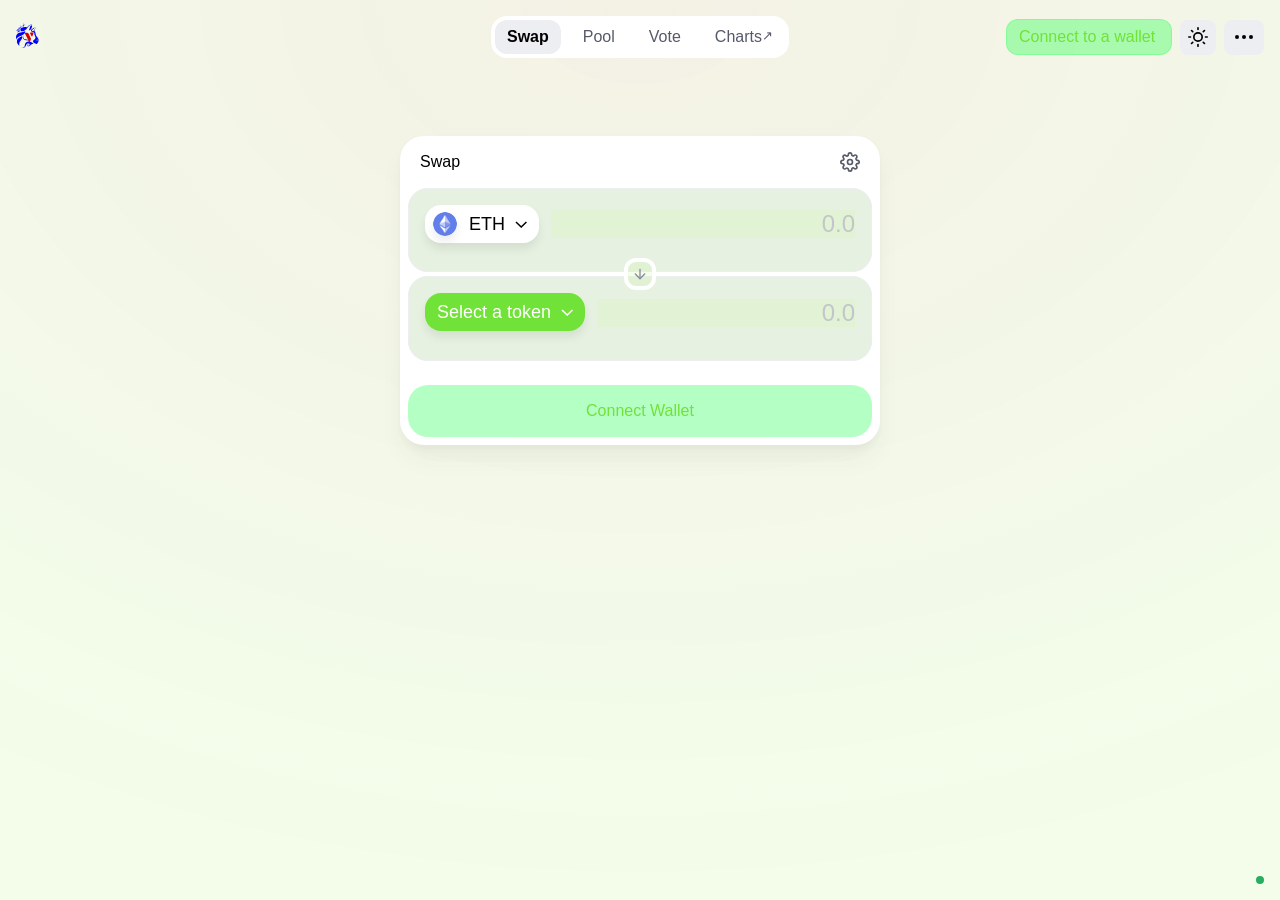
==== index.html @ 4529a5da "delete old folder" ====
<!doctype html><html translate="no"><head><meta charset="utf-8"/><link rel="shortcut icon" type="image/png" href="./favicon.png"/><link rel="apple-touch-icon" sizes="192x192" href="./images/192x192_App_Icon.png"/><link rel="apple-touch-icon" sizes="512x512" href="./images/512x512_App_Icon.png"/><meta name="viewport" content="width=device-width,initial-scale=1"/><meta name="theme-color" content="#4337e2"/><meta name="fortmatic-site-verification" content="j93LgcVZk79qcgyo"/><link rel="manifest" href="./manifest.json"/><style>*{font-family:Inter,sans-serif;box-sizing:border-box}@supports (font-variation-settings:normal){*{font-family:'Inter var',sans-serif}}body,html{margin:0;padding:0}button{user-select:none}html{font-size:16px;font-variant:none;-webkit-font-smoothing:antialiased;-moz-osx-font-smoothing:grayscale;-webkit-tap-highlight-color:transparent;font-feature-settings:'ss01' on,'ss02' on,'cv01' on,'cv03' on}#background-radial-gradient{position:fixed;top:0;left:0;right:0;pointer-events:none;width:200vw;height:200vh;mix-blend-mode:color;background:radial-gradient(50% 50% at 50% 50%,#fc077d10 0,rgba(255,255,255,0) 100%);transform:translate(-50vw,-100vh);z-index:-1}html{min-height:100%}@media (prefers-color-scheme:dark){html{background-color:#212429}}@media (prefers-color-scheme:light){html{background-color:#d0f7ad40}}</style><title>Swap Interface</title><link href="./static/css/4.2efb9cd0.chunk.css" rel="stylesheet"></head><body><noscript>You need to enable JavaScript to run this app.</noscript><div id="root"><div style="visibility:hidden">X</div></div><div id="background-radial-gradient"></div><script>!function(e){function r(r){for(var n,c,u=r[0],f=r[1],i=r[2],d=0,s=[];d<u.length;d++)c=u[d],Object.prototype.hasOwnProperty.call(o,c)&&o[c]&&s.push(o[c][0]),o[c]=0;for(n in f)Object.prototype.hasOwnProperty.call(f,n)&&(e[n]=f[n]);for(l&&l(r);s.length;)s.shift()();return a.push.apply(a,i||[]),t()}function t(){for(var e,r=0;r<a.length;r++){for(var t=a[r],n=!0,u=1;u<t.length;u++){var f=t[u];0!==o[f]&&(n=!1)}n&&(a.splice(r--,1),e=c(c.s=t[0]))}return e}var n={},o={3:0},a=[];function c(r){if(n[r])return n[r].exports;var t=n[r]={i:r,l:!1,exports:{}};return e[r].call(t.exports,t,t.exports,c),t.l=!0,t.exports}c.e=function(e){var r=[],t=o[e];if(0!==t)if(t)r.push(t[2]);else{var n=new Promise((function(r,n){t=o[e]=[r,n]}));r.push(t[2]=n);var a,u=document.createElement("script");u.charset="utf-8",u.timeout=120,c.nc&&u.setAttribute("nonce",c.nc),u.src=function(e){return c.p+"static/js/"+({}[e]||e)+"."+{0:"97ea10e3",1:"b3589e3f",5:"de3cf75a",6:"5f9ba067",7:"a34e9459",8:"dc22f6c1",9:"a1574f69",10:"9d5573af",11:"15da5643",12:"25f52edd",13:"f8c8c301",14:"da761ae2",15:"515752f9",16:"e4893201",17:"756b39c1",18:"5b4615ff",19:"11f17ae2",20:"71151e2c",21:"3c087948",22:"58d36848",23:"9de50a6f",24:"078b0964",25:"739065c2",26:"f96db447",27:"c80ef459",28:"9f00dd4d",29:"0e0e20fc",30:"b7e334eb",31:"9ae1a503",32:"283c06c9",33:"2b77ee08",34:"78426cfc",35:"002b195a",36:"557ccc95",37:"d4d6bb6d",38:"137a78ba",39:"5e6dc497",40:"ee5211e4"}[e]+".chunk.js"}(e);var f=new Error;a=function(r){u.onerror=u.onload=null,clearTimeout(i);var t=o[e];if(0!==t){if(t){var n=r&&("load"===r.type?"missing":r.type),a=r&&r.target&&r.target.src;f.message="Loading chunk "+e+" failed.\n("+n+": "+a+")",f.name="ChunkLoadError",f.type=n,f.request=a,t[1](f)}o[e]=void 0}};var i=setTimeout((function(){a({type:"timeout",target:u})}),12e4);u.onerror=u.onload=a,document.head.appendChild(u)}return Promise.all(r)},c.m=e,c.c=n,c.d=function(e,r,t){c.o(e,r)||Object.defineProperty(e,r,{enumerable:!0,get:t})},c.r=function(e){"undefined"!=typeof Symbol&&Symbol.toStringTag&&Object.defineProperty(e,Symbol.toStringTag,{value:"Module"}),Object.defineProperty(e,"__esModule",{value:!0})},c.t=function(e,r){if(1&r&&(e=c(e)),8&r)return e;if(4&r&&"object"==typeof e&&e&&e.__esModule)return e;var t=Object.create(null);if(c.r(t),Object.defineProperty(t,"default",{enumerable:!0,value:e}),2&r&&"string"!=typeof e)for(var n in e)c.d(t,n,function(r){return e[r]}.bind(null,n));return t},c.n=function(e){var r=e&&e.__esModule?function(){return e.default}:function(){return e};return c.d(r,"a",r),r},c.o=function(e,r){return Object.prototype.hasOwnProperty.call(e,r)},c.p="./",c.oe=function(e){throw console.error(e),e};var u=this["webpackJsonp@uniswap/interface"]=this["webpackJsonp@uniswap/interface"]||[],f=u.push.bind(u);u.push=r,u=u.slice();for(var i=0;i<u.length;i++)r(u[i]);var l=f;t()}([])</script><script src="./static/js/4.c26a50e5.chunk.js"></script><script src="./static/js/main.b85591c1.chunk.js"></script></body></html>
---- static/css/4.2efb9cd0.chunk.css ----
@font-face{font-family:"Inter";font-style:normal;font-weight:100;font-display:swap;src:url(../../static/media/Inter-Thin.de9194d1.woff2) format("woff2"),url(../../static/media/Inter-Thin.fcc91246.woff) format("woff")}@font-face{font-family:"Inter";font-style:italic;font-weight:100;font-display:swap;src:url(../../static/media/Inter-ThinItalic.ec0fcc99.woff2) format("woff2"),url(../../static/media/Inter-ThinItalic.6b5565d7.woff) format("woff")}@font-face{font-family:"Inter";font-style:normal;font-weight:200;font-display:swap;src:url(../../static/media/Inter-ExtraLight.21843ac6.woff2) format("woff2"),url(../../static/media/Inter-ExtraLight.7b7bd05c.woff) format("woff")}@font-face{font-family:"Inter";font-style:italic;font-weight:200;font-display:swap;src:url(../../static/media/Inter-ExtraLightItalic.04abe79a.woff2) format("woff2"),url(../../static/media/Inter-ExtraLightItalic.a7a00555.woff) format("woff")}@font-face{font-family:"Inter";font-style:normal;font-weight:300;font-display:swap;src:url(../../static/media/Inter-Light.51f4d175.woff2) format("woff2"),url(../../static/media/Inter-Light.c08cfeeb.woff) format("woff")}@font-face{font-family:"Inter";font-style:italic;font-weight:300;font-display:swap;src:url(../../static/media/Inter-LightItalic.8942ebe8.woff2) format("woff2"),url(../../static/media/Inter-LightItalic.203b9b31.woff) format("woff")}@font-face{font-family:"Inter";font-style:normal;font-weight:400;font-display:swap;src:url(../../static/media/Inter-Regular.6cc68d6b.woff2) format("woff2"),url(../../static/media/Inter-Regular.8398b376.woff) format("woff")}@font-face{font-family:"Inter";font-style:italic;font-weight:400;font-display:swap;src:url(../../static/media/Inter-Italic.e2f52803.woff2) format("woff2"),url(../../static/media/Inter-Italic.635afeed.woff) format("woff")}@font-face{font-family:"Inter";font-style:normal;font-weight:500;font-display:swap;src:url(../../static/media/Inter-Medium.ba68c34a.woff2) format("woff2"),url(../../static/media/Inter-Medium.f5549f68.woff) format("woff")}@font-face{font-family:"Inter";font-style:italic;font-weight:500;font-display:swap;src:url(../../static/media/Inter-MediumItalic.d29ef50a.woff2) format("woff2"),url(../../static/media/Inter-MediumItalic.2812ec5a.woff) format("woff")}@font-face{font-family:"Inter";font-style:normal;font-weight:600;font-display:swap;src:url(../../static/media/Inter-SemiBold.625474d6.woff2) format("woff2"),url(../../static/media/Inter-SemiBold.25b1ffc9.woff) format("woff")}@font-face{font-family:"Inter";font-style:italic;font-weight:600;font-display:swap;src:url(../../static/media/Inter-SemiBoldItalic.c632fb96.woff2) format("woff2"),url(../../static/media/Inter-SemiBoldItalic.80d799be.woff) format("woff")}@font-face{font-family:"Inter";font-style:normal;font-weight:700;font-display:swap;src:url(../../static/media/Inter-Bold.a808c21a.woff2) format("woff2"),url(../../static/media/Inter-Bold.1c3dfbb0.woff) format("woff")}@font-face{font-family:"Inter";font-style:italic;font-weight:700;font-display:swap;src:url(../../static/media/Inter-BoldItalic.97443965.woff2) format("woff2"),url(../../static/media/Inter-BoldItalic.32e2b20f.woff) format("woff")}@font-face{font-family:"Inter";font-style:normal;font-weight:800;font-display:swap;src:url(../../static/media/Inter-ExtraBold.1ca2a2cf.woff2) format("woff2"),url(../../static/media/Inter-ExtraBold.30c3d891.woff) format("woff")}@font-face{font-family:"Inter";font-style:italic;font-weight:800;font-display:swap;src:url(../../static/media/Inter-ExtraBoldItalic.a0a103e5.woff2) format("woff2"),url(../../static/media/Inter-ExtraBoldItalic.cd668286.woff) format("woff")}@font-face{font-family:"Inter";font-style:normal;font-weight:900;font-display:swap;src:url(../../static/media/Inter-Black.ef2d12b9.woff2) format("woff2"),url(../../static/media/Inter-Black.e258f998.woff) format("woff")}@font-face{font-family:"Inter";font-style:italic;font-weight:900;font-display:swap;src:url(../../static/media/Inter-BlackItalic.a1ea21b0.woff2) format("woff2"),url(../../static/media/Inter-BlackItalic.70d2cf35.woff) format("woff")}@font-face{font-family:"Inter var";font-weight:100 900;font-style:normal;font-named-instance:"Regular";src:url(../../static/media/Inter-roman.var.b65534c5.woff2) format("woff2 supports variations(gvar)"),url(../../static/media/Inter-roman.var.b65534c5.woff2) format("woff2-variations"),url(../../static/media/Inter-roman.var.b65534c5.woff2) format("woff2")}@font-face{font-family:"Inter var";font-weight:100 900;font-style:italic;font-named-instance:"Italic";src:url(../../static/media/Inter-italic.var.b27297c1.woff2) format("woff2 supports variations(gvar)"),url(../../static/media/Inter-italic.var.b27297c1.woff2) format("woff2-variations"),url(../../static/media/Inter-italic.var.b27297c1.woff2) format("woff2")}@font-face{font-family:"Inter var experimental";font-weight:100 900;font-style:oblique 0deg 10deg;src:url(../../static/media/Inter.var.9df5db38.woff2) format("woff2-variations"),url(../../static/media/Inter.var.9df5db38.woff2) format("woff2")}:root{--reach-dialog:1}[data-reach-dialog-overlay]{background:rgba(0,0,0,.33);position:fixed;top:0;right:0;bottom:0;left:0;overflow:auto}[data-reach-dialog-content]{width:50vw;margin:10vh auto;background:#fff;padding:2rem;outline:none}
/*# sourceMappingURL=4.2efb9cd0.chunk.css.map */
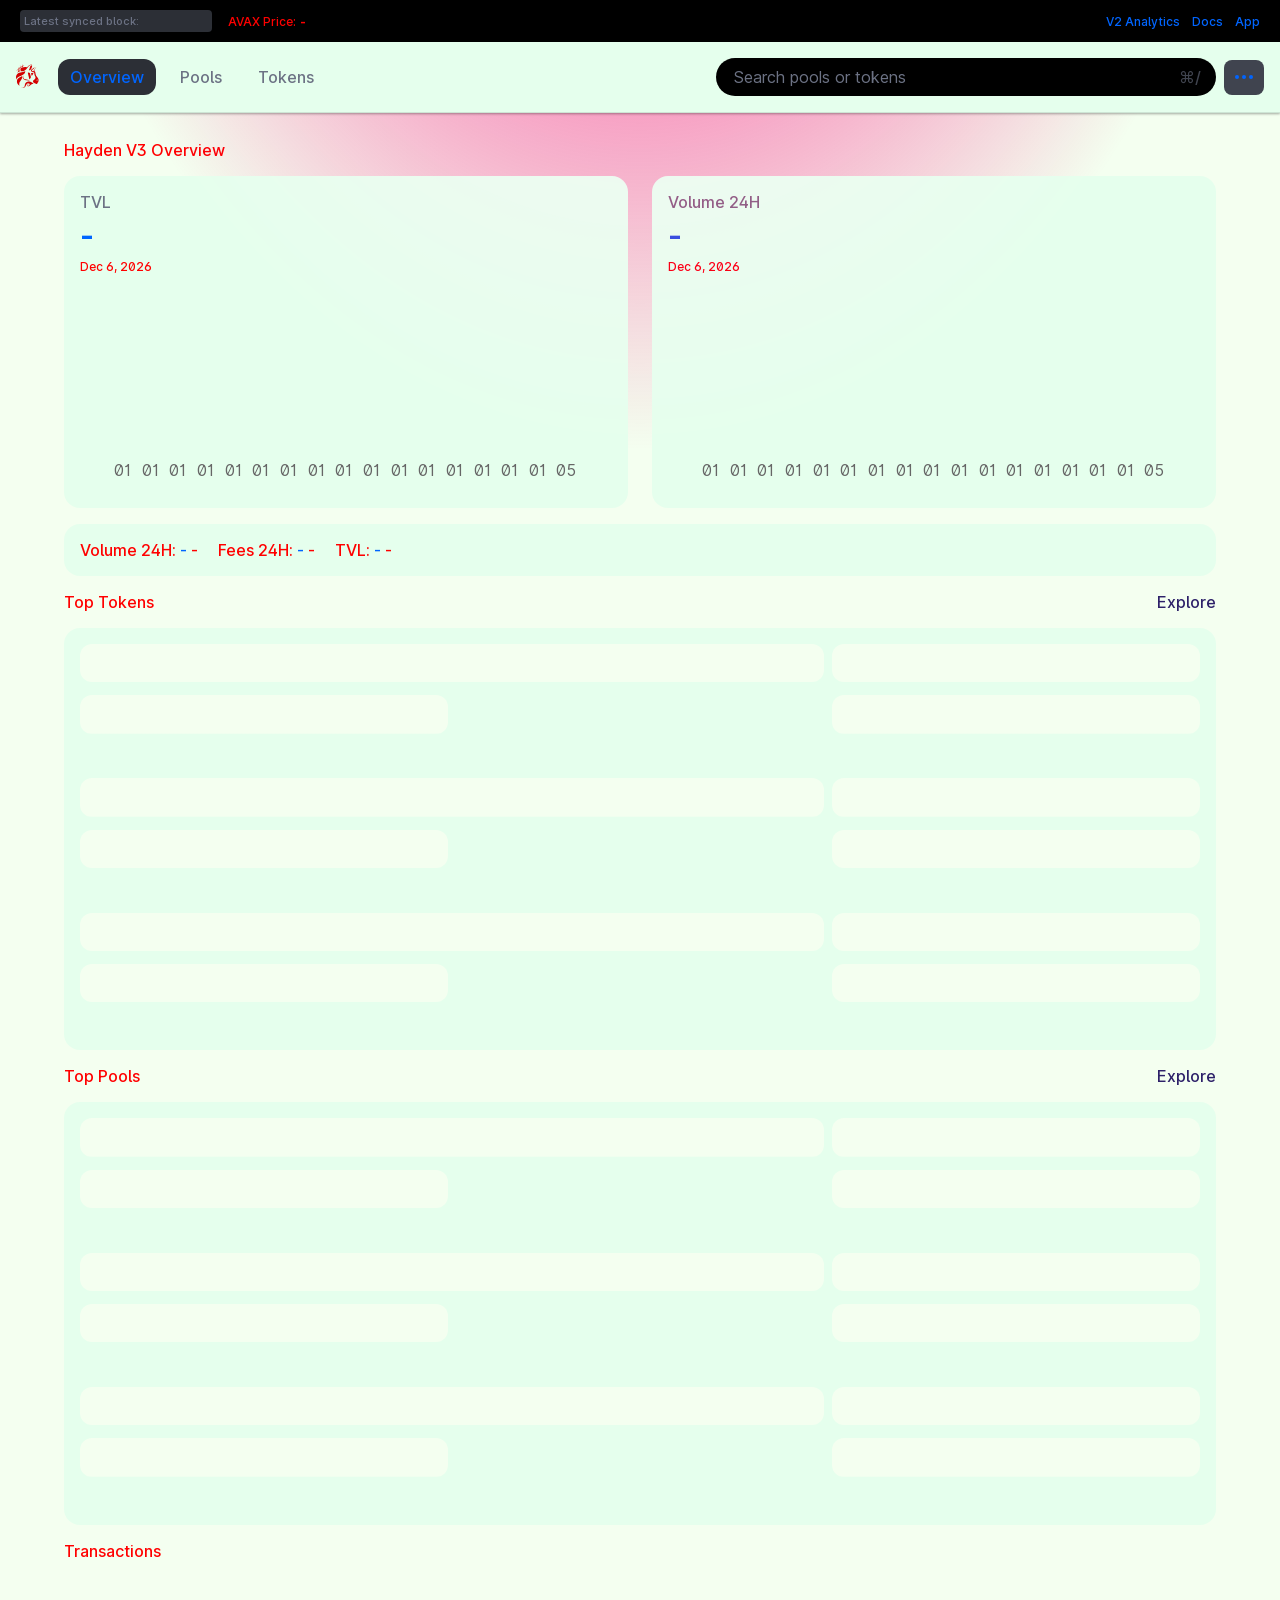
==== commit f68cb384: "infopage" ====
--- a/index.html
+++ b/index.html
@@ -1 +1 @@
-<!doctype html><html translate="no"><head><meta charset="utf-8"/><link rel="shortcut icon" type="image/png" href="./favicon.png"/><link rel="apple-touch-icon" sizes="192x192" href="./images/192x192_App_Icon.png"/><link rel="apple-touch-icon" sizes="512x512" href="./images/512x512_App_Icon.png"/><meta name="viewport" content="width=device-width,initial-scale=1"/><meta name="theme-color" content="#4337e2"/><meta name="fortmatic-site-verification" content="j93LgcVZk79qcgyo"/><link rel="manifest" href="./manifest.json"/><style>*{font-family:Inter,sans-serif;box-sizing:border-box}@supports (font-variation-settings:normal){*{font-family:'Inter var',sans-serif}}body,html{margin:0;padding:0}button{user-select:none}html{font-size:16px;font-variant:none;-webkit-font-smoothing:antialiased;-moz-osx-font-smoothing:grayscale;-webkit-tap-highlight-color:transparent;font-feature-settings:'ss01' on,'ss02' on,'cv01' on,'cv03' on}#background-radial-gradient{position:fixed;top:0;left:0;right:0;pointer-events:none;width:200vw;height:200vh;mix-blend-mode:color;background:radial-gradient(50% 50% at 50% 50%,#fc077d10 0,rgba(255,255,255,0) 100%);transform:translate(-50vw,-100vh);z-index:-1}html{min-height:100%}@media (prefers-color-scheme:dark){html{background-color:#212429}}@media (prefers-color-scheme:light){html{background-color:#d0f7ad40}}</style><title>Swap Interface</title><link href="./static/css/4.2efb9cd0.chunk.css" rel="stylesheet"></head><body><noscript>You need to enable JavaScript to run this app.</noscript><div id="root"><div style="visibility:hidden">X</div></div><div id="background-radial-gradient"></div><script>!function(e){function r(r){for(var n,c,u=r[0],f=r[1],i=r[2],d=0,s=[];d<u.length;d++)c=u[d],Object.prototype.hasOwnProperty.call(o,c)&&o[c]&&s.push(o[c][0]),o[c]=0;for(n in f)Object.prototype.hasOwnProperty.call(f,n)&&(e[n]=f[n]);for(l&&l(r);s.length;)s.shift()();return a.push.apply(a,i||[]),t()}function t(){for(var e,r=0;r<a.length;r++){for(var t=a[r],n=!0,u=1;u<t.length;u++){var f=t[u];0!==o[f]&&(n=!1)}n&&(a.splice(r--,1),e=c(c.s=t[0]))}return e}var n={},o={3:0},a=[];function c(r){if(n[r])return n[r].exports;var t=n[r]={i:r,l:!1,exports:{}};return e[r].call(t.exports,t,t.exports,c),t.l=!0,t.exports}c.e=function(e){var r=[],t=o[e];if(0!==t)if(t)r.push(t[2]);else{var n=new Promise((function(r,n){t=o[e]=[r,n]}));r.push(t[2]=n);var a,u=document.createElement("script");u.charset="utf-8",u.timeout=120,c.nc&&u.setAttribute("nonce",c.nc),u.src=function(e){return c.p+"static/js/"+({}[e]||e)+"."+{0:"97ea10e3",1:"b3589e3f",5:"de3cf75a",6:"5f9ba067",7:"a34e9459",8:"dc22f6c1",9:"a1574f69",10:"9d5573af",11:"15da5643",12:"25f52edd",13:"f8c8c301",14:"da761ae2",15:"515752f9",16:"e4893201",17:"756b39c1",18:"5b4615ff",19:"11f17ae2",20:"71151e2c",21:"3c087948",22:"58d36848",23:"9de50a6f",24:"078b0964",25:"739065c2",26:"f96db447",27:"c80ef459",28:"9f00dd4d",29:"0e0e20fc",30:"b7e334eb",31:"9ae1a503",32:"283c06c9",33:"2b77ee08",34:"78426cfc",35:"002b195a",36:"557ccc95",37:"d4d6bb6d",38:"137a78ba",39:"5e6dc497",40:"ee5211e4"}[e]+".chunk.js"}(e);var f=new Error;a=function(r){u.onerror=u.onload=null,clearTimeout(i);var t=o[e];if(0!==t){if(t){var n=r&&("load"===r.type?"missing":r.type),a=r&&r.target&&r.target.src;f.message="Loading chunk "+e+" failed.\n("+n+": "+a+")",f.name="ChunkLoadError",f.type=n,f.request=a,t[1](f)}o[e]=void 0}};var i=setTimeout((function(){a({type:"timeout",target:u})}),12e4);u.onerror=u.onload=a,document.head.appendChild(u)}return Promise.all(r)},c.m=e,c.c=n,c.d=function(e,r,t){c.o(e,r)||Object.defineProperty(e,r,{enumerable:!0,get:t})},c.r=function(e){"undefined"!=typeof Symbol&&Symbol.toStringTag&&Object.defineProperty(e,Symbol.toStringTag,{value:"Module"}),Object.defineProperty(e,"__esModule",{value:!0})},c.t=function(e,r){if(1&r&&(e=c(e)),8&r)return e;if(4&r&&"object"==typeof e&&e&&e.__esModule)return e;var t=Object.create(null);if(c.r(t),Object.defineProperty(t,"default",{enumerable:!0,value:e}),2&r&&"string"!=typeof e)for(var n in e)c.d(t,n,function(r){return e[r]}.bind(null,n));return t},c.n=function(e){var r=e&&e.__esModule?function(){return e.default}:function(){return e};return c.d(r,"a",r),r},c.o=function(e,r){return Object.prototype.hasOwnProperty.call(e,r)},c.p="./",c.oe=function(e){throw console.error(e),e};var u=this["webpackJsonp@uniswap/interface"]=this["webpackJsonp@uniswap/interface"]||[],f=u.push.bind(u);u.push=r,u=u.slice();for(var i=0;i<u.length;i++)r(u[i]);var l=f;t()}([])</script><script src="./static/js/4.c26a50e5.chunk.js"></script><script src="./static/js/main.b85591c1.chunk.js"></script></body></html>
+<!doctype html><html lang="en"><head><meta charset="utf-8"/><link rel="shortcut icon" type="image/png" href="./favicon.png"/><link rel="apple-touch-icon" sizes="192x192" href="./images/192x192_App_Icon.png"/><link rel="apple-touch-icon" sizes="512x512" href="./images/512x512_App_Icon.png"/><meta name="viewport" content="width=device-width,initial-scale=1"/><meta name="theme-color" content="#ff007a"/><meta name="fortmatic-site-verification" content="j93LgcVZk79qcgyo"/><link rel="manifest" href="./manifest.json"/><title>V3 INFO</title><link href="./static/css/4.99cf8a2f.chunk.css" rel="stylesheet"></head><body><noscript>You need to enable JavaScript to run this app.</noscript><div id="root"></div><script>!function(e){function r(r){for(var n,u,i=r[0],c=r[1],f=r[2],s=0,p=[];s<i.length;s++)u=i[s],Object.prototype.hasOwnProperty.call(o,u)&&o[u]&&p.push(o[u][0]),o[u]=0;for(n in c)Object.prototype.hasOwnProperty.call(c,n)&&(e[n]=c[n]);for(l&&l(r);p.length;)p.shift()();return a.push.apply(a,f||[]),t()}function t(){for(var e,r=0;r<a.length;r++){for(var t=a[r],n=!0,i=1;i<t.length;i++){var c=t[i];0!==o[c]&&(n=!1)}n&&(a.splice(r--,1),e=u(u.s=t[0]))}return e}var n={},o={3:0},a=[];function u(r){if(n[r])return n[r].exports;var t=n[r]={i:r,l:!1,exports:{}};return e[r].call(t.exports,t,t.exports,u),t.l=!0,t.exports}u.e=function(e){var r=[],t=o[e];if(0!==t)if(t)r.push(t[2]);else{var n=new Promise((function(r,n){t=o[e]=[r,n]}));r.push(t[2]=n);var a,i=document.createElement("script");i.charset="utf-8",i.timeout=120,u.nc&&i.setAttribute("nonce",u.nc),i.src=function(e){return u.p+"static/js/"+({}[e]||e)+"."+{0:"7767406a",1:"4ac336ea",5:"f58a6c43",6:"27e1a9d0",7:"ba66fc88",8:"108058b7",9:"56cd4624"}[e]+".chunk.js"}(e);var c=new Error;a=function(r){i.onerror=i.onload=null,clearTimeout(f);var t=o[e];if(0!==t){if(t){var n=r&&("load"===r.type?"missing":r.type),a=r&&r.target&&r.target.src;c.message="Loading chunk "+e+" failed.\n("+n+": "+a+")",c.name="ChunkLoadError",c.type=n,c.request=a,t[1](c)}o[e]=void 0}};var f=setTimeout((function(){a({type:"timeout",target:i})}),12e4);i.onerror=i.onload=a,document.head.appendChild(i)}return Promise.all(r)},u.m=e,u.c=n,u.d=function(e,r,t){u.o(e,r)||Object.defineProperty(e,r,{enumerable:!0,get:t})},u.r=function(e){"undefined"!=typeof Symbol&&Symbol.toStringTag&&Object.defineProperty(e,Symbol.toStringTag,{value:"Module"}),Object.defineProperty(e,"__esModule",{value:!0})},u.t=function(e,r){if(1&r&&(e=u(e)),8&r)return e;if(4&r&&"object"==typeof e&&e&&e.__esModule)return e;var t=Object.create(null);if(u.r(t),Object.defineProperty(t,"default",{enumerable:!0,value:e}),2&r&&"string"!=typeof e)for(var n in e)u.d(t,n,function(r){return e[r]}.bind(null,n));return t},u.n=function(e){var r=e&&e.__esModule?function(){return e.default}:function(){return e};return u.d(r,"a",r),r},u.o=function(e,r){return Object.prototype.hasOwnProperty.call(e,r)},u.p="./",u.oe=function(e){throw console.error(e),e};var i=this["webpackJsonp@uniswap/interface"]=this["webpackJsonp@uniswap/interface"]||[],c=i.push.bind(i);i.push=r,i=i.slice();for(var f=0;f<i.length;f++)r(i[f]);var l=c;t()}([])</script><script src="./static/js/4.d2a86394.chunk.js"></script><script src="./static/js/main.7266ae35.chunk.js"></script></body></html>
--- a/static/css/4.99cf8a2f.chunk.css
+++ b/static/css/4.99cf8a2f.chunk.css
@@ -0,0 +1,2 @@
+@font-face{font-family:"Inter";font-style:normal;font-weight:100;font-display:swap;src:url(../../static/media/Inter-Thin.5b7f1750.woff2) format("woff2"),url(../../static/media/Inter-Thin.2a24f83a.woff) format("woff")}@font-face{font-family:"Inter";font-style:italic;font-weight:100;font-display:swap;src:url(../../static/media/Inter-ThinItalic.626503a6.woff2) format("woff2"),url(../../static/media/Inter-ThinItalic.823c319a.woff) format("woff")}@font-face{font-family:"Inter";font-style:normal;font-weight:200;font-display:swap;src:url(../../static/media/Inter-ExtraLight.0a26b1ef.woff2) format("woff2"),url(../../static/media/Inter-ExtraLight.9a8c0250.woff) format("woff")}@font-face{font-family:"Inter";font-style:italic;font-weight:200;font-display:swap;src:url(../../static/media/Inter-ExtraLightItalic.cca8e7e8.woff2) format("woff2"),url(../../static/media/Inter-ExtraLightItalic.dd7136ac.woff) format("woff")}@font-face{font-family:"Inter";font-style:normal;font-weight:300;font-display:swap;src:url(../../static/media/Inter-Light.ab15890d.woff2) format("woff2"),url(../../static/media/Inter-Light.3ee890bd.woff) format("woff")}@font-face{font-family:"Inter";font-style:italic;font-weight:300;font-display:swap;src:url(../../static/media/Inter-LightItalic.c0c6857d.woff2) format("woff2"),url(../../static/media/Inter-LightItalic.b199a1a0.woff) format("woff")}@font-face{font-family:"Inter";font-style:normal;font-weight:400;font-display:swap;src:url(../../static/media/Inter-Regular.26a30a5f.woff2) format("woff2"),url(../../static/media/Inter-Regular.e148c4a1.woff) format("woff")}@font-face{font-family:"Inter";font-style:italic;font-weight:400;font-display:swap;src:url(../../static/media/Inter-Italic.b89e547a.woff2) format("woff2"),url(../../static/media/Inter-Italic.d3b5fcca.woff) format("woff")}@font-face{font-family:"Inter";font-style:normal;font-weight:500;font-display:swap;src:url(../../static/media/Inter-Medium.d0a58d95.woff2) format("woff2"),url(../../static/media/Inter-Medium.eec0ea57.woff) format("woff")}@font-face{font-family:"Inter";font-style:italic;font-weight:500;font-display:swap;src:url(../../static/media/Inter-MediumItalic.dd1448de.woff2) format("woff2"),url(../../static/media/Inter-MediumItalic.77fc6c7d.woff) format("woff")}@font-face{font-family:"Inter";font-style:normal;font-weight:600;font-display:swap;src:url(../../static/media/Inter-SemiBold.2244d96c.woff2) format("woff2"),url(../../static/media/Inter-SemiBold.d2e3b0e2.woff) format("woff")}@font-face{font-family:"Inter";font-style:italic;font-weight:600;font-display:swap;src:url(../../static/media/Inter-SemiBoldItalic.3c66f84b.woff2) format("woff2"),url(../../static/media/Inter-SemiBoldItalic.349f63a5.woff) format("woff")}@font-face{font-family:"Inter";font-style:normal;font-weight:700;font-display:swap;src:url(../../static/media/Inter-Bold.df60e0aa.woff2) format("woff2"),url(../../static/media/Inter-Bold.828b5dfc.woff) format("woff")}@font-face{font-family:"Inter";font-style:italic;font-weight:700;font-display:swap;src:url(../../static/media/Inter-BoldItalic.30352075.woff2) format("woff2"),url(../../static/media/Inter-BoldItalic.6b5fde51.woff) format("woff")}@font-face{font-family:"Inter";font-style:normal;font-weight:800;font-display:swap;src:url(../../static/media/Inter-ExtraBold.3e71093b.woff2) format("woff2"),url(../../static/media/Inter-ExtraBold.00e1fde4.woff) format("woff")}@font-face{font-family:"Inter";font-style:italic;font-weight:800;font-display:swap;src:url(../../static/media/Inter-ExtraBoldItalic.c437ff9c.woff2) format("woff2"),url(../../static/media/Inter-ExtraBoldItalic.941baf7c.woff) format("woff")}@font-face{font-family:"Inter";font-style:normal;font-weight:900;font-display:swap;src:url(../../static/media/Inter-Black.768169b1.woff2) format("woff2"),url(../../static/media/Inter-Black.7bb62343.woff) format("woff")}@font-face{font-family:"Inter";font-style:italic;font-weight:900;font-display:swap;src:url(../../static/media/Inter-BlackItalic.71da97fd.woff2) format("woff2"),url(../../static/media/Inter-BlackItalic.c769882b.woff) format("woff")}@font-face{font-family:"Inter var";font-weight:100 900;font-style:normal;font-named-instance:"Regular";src:url(../../static/media/Inter-roman.var.73d88d2c.woff2) format("woff2 supports variations(gvar)"),url(../../static/media/Inter-roman.var.73d88d2c.woff2) format("woff2-variations"),url(../../static/media/Inter-roman.var.73d88d2c.woff2) format("woff2")}@font-face{font-family:"Inter var";font-weight:100 900;font-style:italic;font-named-instance:"Italic";src:url(../../static/media/Inter-italic.var.e2e12d2e.woff2) format("woff2 supports variations(gvar)"),url(../../static/media/Inter-italic.var.e2e12d2e.woff2) format("woff2-variations"),url(../../static/media/Inter-italic.var.e2e12d2e.woff2) format("woff2")}@font-face{font-family:"Inter var experimental";font-weight:100 900;font-style:oblique 0deg 10deg;src:url(../../static/media/Inter.var.a738a131.woff2) format("woff2-variations"),url(../../static/media/Inter.var.a738a131.woff2) format("woff2")}
+/*# sourceMappingURL=4.99cf8a2f.chunk.css.map */
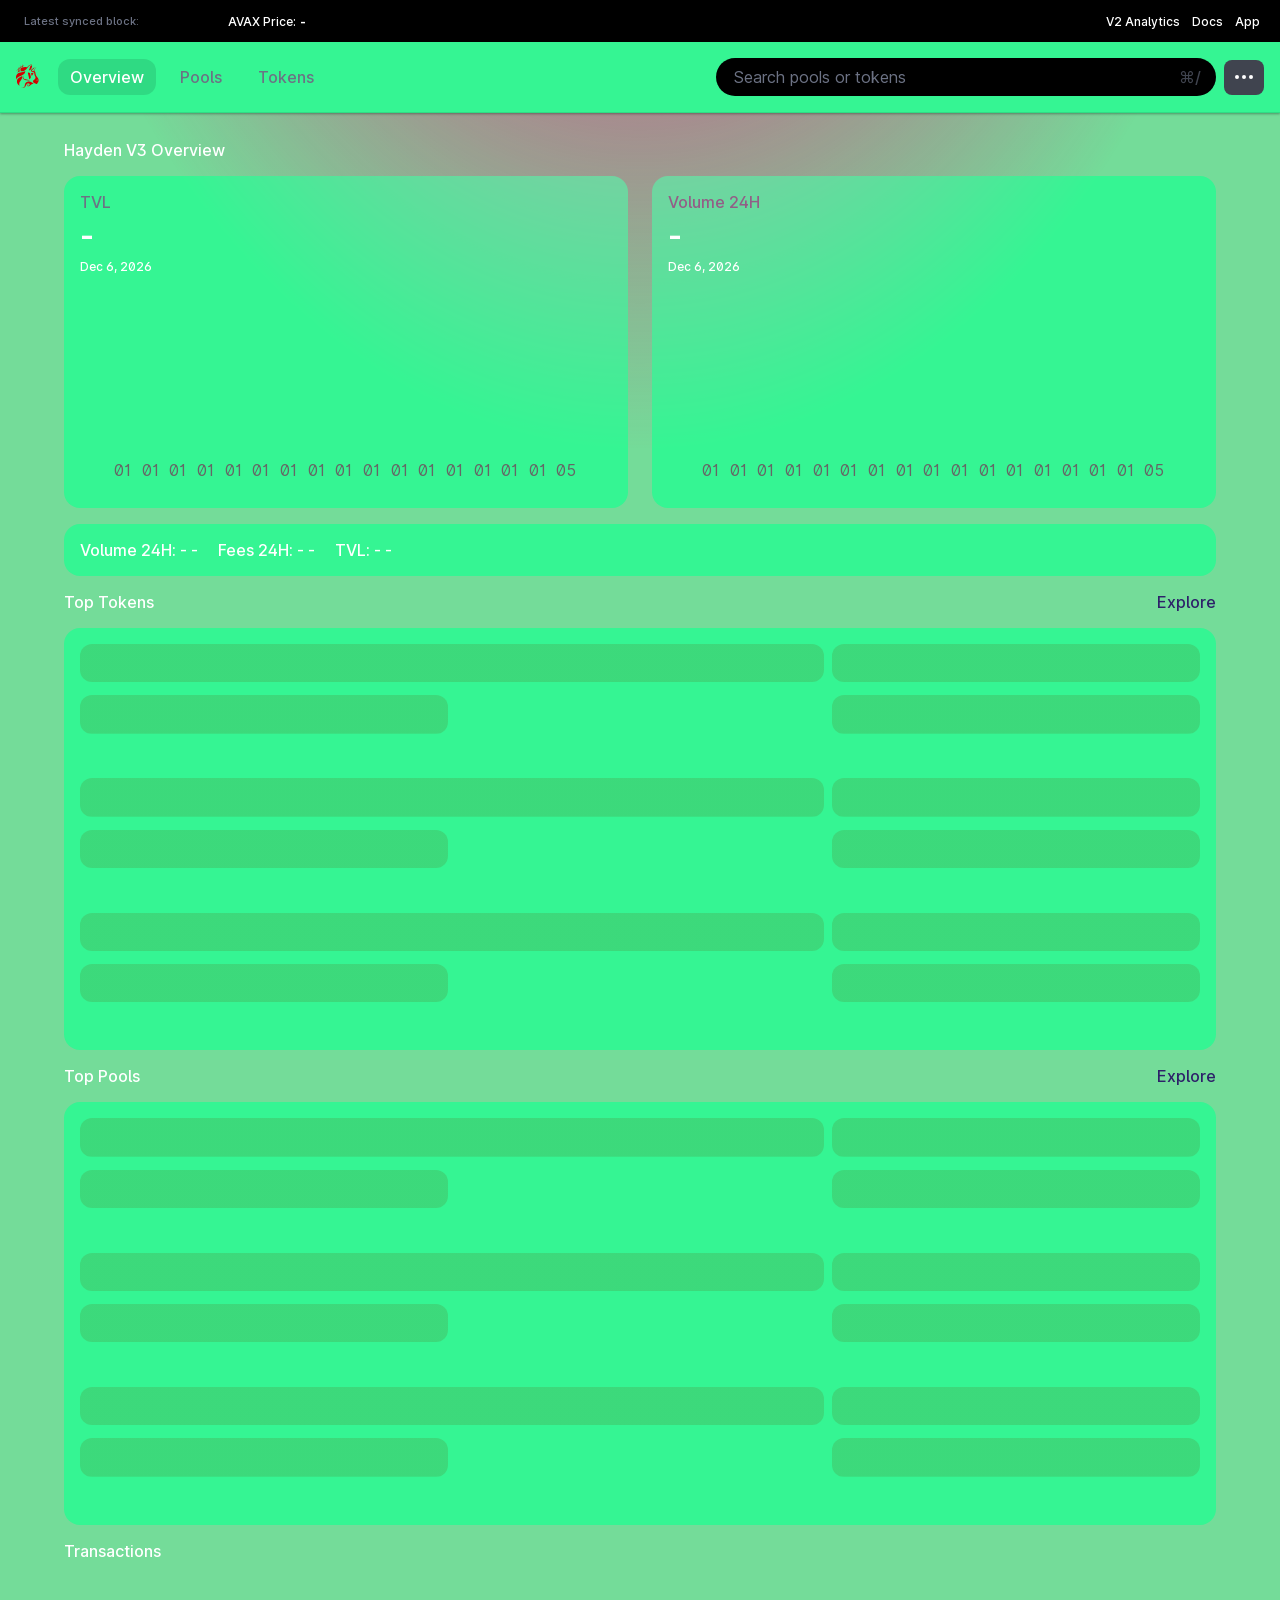
==== commit 47fc7005: "v3 new" ====
--- a/index.html
+++ b/index.html
@@ -1 +1 @@
-<!doctype html><html lang="en"><head><meta charset="utf-8"/><link rel="shortcut icon" type="image/png" href="./favicon.png"/><link rel="apple-touch-icon" sizes="192x192" href="./images/192x192_App_Icon.png"/><link rel="apple-touch-icon" sizes="512x512" href="./images/512x512_App_Icon.png"/><meta name="viewport" content="width=device-width,initial-scale=1"/><meta name="theme-color" content="#ff007a"/><meta name="fortmatic-site-verification" content="j93LgcVZk79qcgyo"/><link rel="manifest" href="./manifest.json"/><title>V3 INFO</title><link href="./static/css/4.99cf8a2f.chunk.css" rel="stylesheet"></head><body><noscript>You need to enable JavaScript to run this app.</noscript><div id="root"></div><script>!function(e){function r(r){for(var n,u,i=r[0],c=r[1],f=r[2],s=0,p=[];s<i.length;s++)u=i[s],Object.prototype.hasOwnProperty.call(o,u)&&o[u]&&p.push(o[u][0]),o[u]=0;for(n in c)Object.prototype.hasOwnProperty.call(c,n)&&(e[n]=c[n]);for(l&&l(r);p.length;)p.shift()();return a.push.apply(a,f||[]),t()}function t(){for(var e,r=0;r<a.length;r++){for(var t=a[r],n=!0,i=1;i<t.length;i++){var c=t[i];0!==o[c]&&(n=!1)}n&&(a.splice(r--,1),e=u(u.s=t[0]))}return e}var n={},o={3:0},a=[];function u(r){if(n[r])return n[r].exports;var t=n[r]={i:r,l:!1,exports:{}};return e[r].call(t.exports,t,t.exports,u),t.l=!0,t.exports}u.e=function(e){var r=[],t=o[e];if(0!==t)if(t)r.push(t[2]);else{var n=new Promise((function(r,n){t=o[e]=[r,n]}));r.push(t[2]=n);var a,i=document.createElement("script");i.charset="utf-8",i.timeout=120,u.nc&&i.setAttribute("nonce",u.nc),i.src=function(e){return u.p+"static/js/"+({}[e]||e)+"."+{0:"7767406a",1:"4ac336ea",5:"f58a6c43",6:"27e1a9d0",7:"ba66fc88",8:"108058b7",9:"56cd4624"}[e]+".chunk.js"}(e);var c=new Error;a=function(r){i.onerror=i.onload=null,clearTimeout(f);var t=o[e];if(0!==t){if(t){var n=r&&("load"===r.type?"missing":r.type),a=r&&r.target&&r.target.src;c.message="Loading chunk "+e+" failed.\n("+n+": "+a+")",c.name="ChunkLoadError",c.type=n,c.request=a,t[1](c)}o[e]=void 0}};var f=setTimeout((function(){a({type:"timeout",target:i})}),12e4);i.onerror=i.onload=a,document.head.appendChild(i)}return Promise.all(r)},u.m=e,u.c=n,u.d=function(e,r,t){u.o(e,r)||Object.defineProperty(e,r,{enumerable:!0,get:t})},u.r=function(e){"undefined"!=typeof Symbol&&Symbol.toStringTag&&Object.defineProperty(e,Symbol.toStringTag,{value:"Module"}),Object.defineProperty(e,"__esModule",{value:!0})},u.t=function(e,r){if(1&r&&(e=u(e)),8&r)return e;if(4&r&&"object"==typeof e&&e&&e.__esModule)return e;var t=Object.create(null);if(u.r(t),Object.defineProperty(t,"default",{enumerable:!0,value:e}),2&r&&"string"!=typeof e)for(var n in e)u.d(t,n,function(r){return e[r]}.bind(null,n));return t},u.n=function(e){var r=e&&e.__esModule?function(){return e.default}:function(){return e};return u.d(r,"a",r),r},u.o=function(e,r){return Object.prototype.hasOwnProperty.call(e,r)},u.p="./",u.oe=function(e){throw console.error(e),e};var i=this["webpackJsonp@uniswap/interface"]=this["webpackJsonp@uniswap/interface"]||[],c=i.push.bind(i);i.push=r,i=i.slice();for(var f=0;f<i.length;f++)r(i[f]);var l=c;t()}([])</script><script src="./static/js/4.d2a86394.chunk.js"></script><script src="./static/js/main.7266ae35.chunk.js"></script></body></html>+<!doctype html><html lang="en"><head><meta charset="utf-8"/><link rel="shortcut icon" type="image/png" href="./favicon.png"/><link rel="apple-touch-icon" sizes="192x192" href="./images/192x192_App_Icon.png"/><link rel="apple-touch-icon" sizes="512x512" href="./images/512x512_App_Icon.png"/><meta name="viewport" content="width=device-width,initial-scale=1"/><meta name="theme-color" content="#ff007a"/><meta name="fortmatic-site-verification" content="j93LgcVZk79qcgyo"/><link rel="manifest" href="./manifest.json"/><title>V3 INFO</title><link href="./static/css/4.99cf8a2f.chunk.css" rel="stylesheet"></head><body><noscript>You need to enable JavaScript to run this app.</noscript><div id="root"></div><script>!function(e){function r(r){for(var n,u,i=r[0],c=r[1],f=r[2],s=0,p=[];s<i.length;s++)u=i[s],Object.prototype.hasOwnProperty.call(o,u)&&o[u]&&p.push(o[u][0]),o[u]=0;for(n in c)Object.prototype.hasOwnProperty.call(c,n)&&(e[n]=c[n]);for(l&&l(r);p.length;)p.shift()();return a.push.apply(a,f||[]),t()}function t(){for(var e,r=0;r<a.length;r++){for(var t=a[r],n=!0,i=1;i<t.length;i++){var c=t[i];0!==o[c]&&(n=!1)}n&&(a.splice(r--,1),e=u(u.s=t[0]))}return e}var n={},o={3:0},a=[];function u(r){if(n[r])return n[r].exports;var t=n[r]={i:r,l:!1,exports:{}};return e[r].call(t.exports,t,t.exports,u),t.l=!0,t.exports}u.e=function(e){var r=[],t=o[e];if(0!==t)if(t)r.push(t[2]);else{var n=new Promise((function(r,n){t=o[e]=[r,n]}));r.push(t[2]=n);var a,i=document.createElement("script");i.charset="utf-8",i.timeout=120,u.nc&&i.setAttribute("nonce",u.nc),i.src=function(e){return u.p+"static/js/"+({}[e]||e)+"."+{0:"7767406a",1:"4ac336ea",5:"f58a6c43",6:"27e1a9d0",7:"ba66fc88",8:"108058b7",9:"56cd4624"}[e]+".chunk.js"}(e);var c=new Error;a=function(r){i.onerror=i.onload=null,clearTimeout(f);var t=o[e];if(0!==t){if(t){var n=r&&("load"===r.type?"missing":r.type),a=r&&r.target&&r.target.src;c.message="Loading chunk "+e+" failed.\n("+n+": "+a+")",c.name="ChunkLoadError",c.type=n,c.request=a,t[1](c)}o[e]=void 0}};var f=setTimeout((function(){a({type:"timeout",target:i})}),12e4);i.onerror=i.onload=a,document.head.appendChild(i)}return Promise.all(r)},u.m=e,u.c=n,u.d=function(e,r,t){u.o(e,r)||Object.defineProperty(e,r,{enumerable:!0,get:t})},u.r=function(e){"undefined"!=typeof Symbol&&Symbol.toStringTag&&Object.defineProperty(e,Symbol.toStringTag,{value:"Module"}),Object.defineProperty(e,"__esModule",{value:!0})},u.t=function(e,r){if(1&r&&(e=u(e)),8&r)return e;if(4&r&&"object"==typeof e&&e&&e.__esModule)return e;var t=Object.create(null);if(u.r(t),Object.defineProperty(t,"default",{enumerable:!0,value:e}),2&r&&"string"!=typeof e)for(var n in e)u.d(t,n,function(r){return e[r]}.bind(null,n));return t},u.n=function(e){var r=e&&e.__esModule?function(){return e.default}:function(){return e};return u.d(r,"a",r),r},u.o=function(e,r){return Object.prototype.hasOwnProperty.call(e,r)},u.p="./",u.oe=function(e){throw console.error(e),e};var i=this["webpackJsonp@uniswap/interface"]=this["webpackJsonp@uniswap/interface"]||[],c=i.push.bind(i);i.push=r,i=i.slice();for(var f=0;f<i.length;f++)r(i[f]);var l=c;t()}([])</script><script src="./static/js/4.85893cfc.chunk.js"></script><script src="./static/js/main.bc4cc121.chunk.js"></script></body></html>
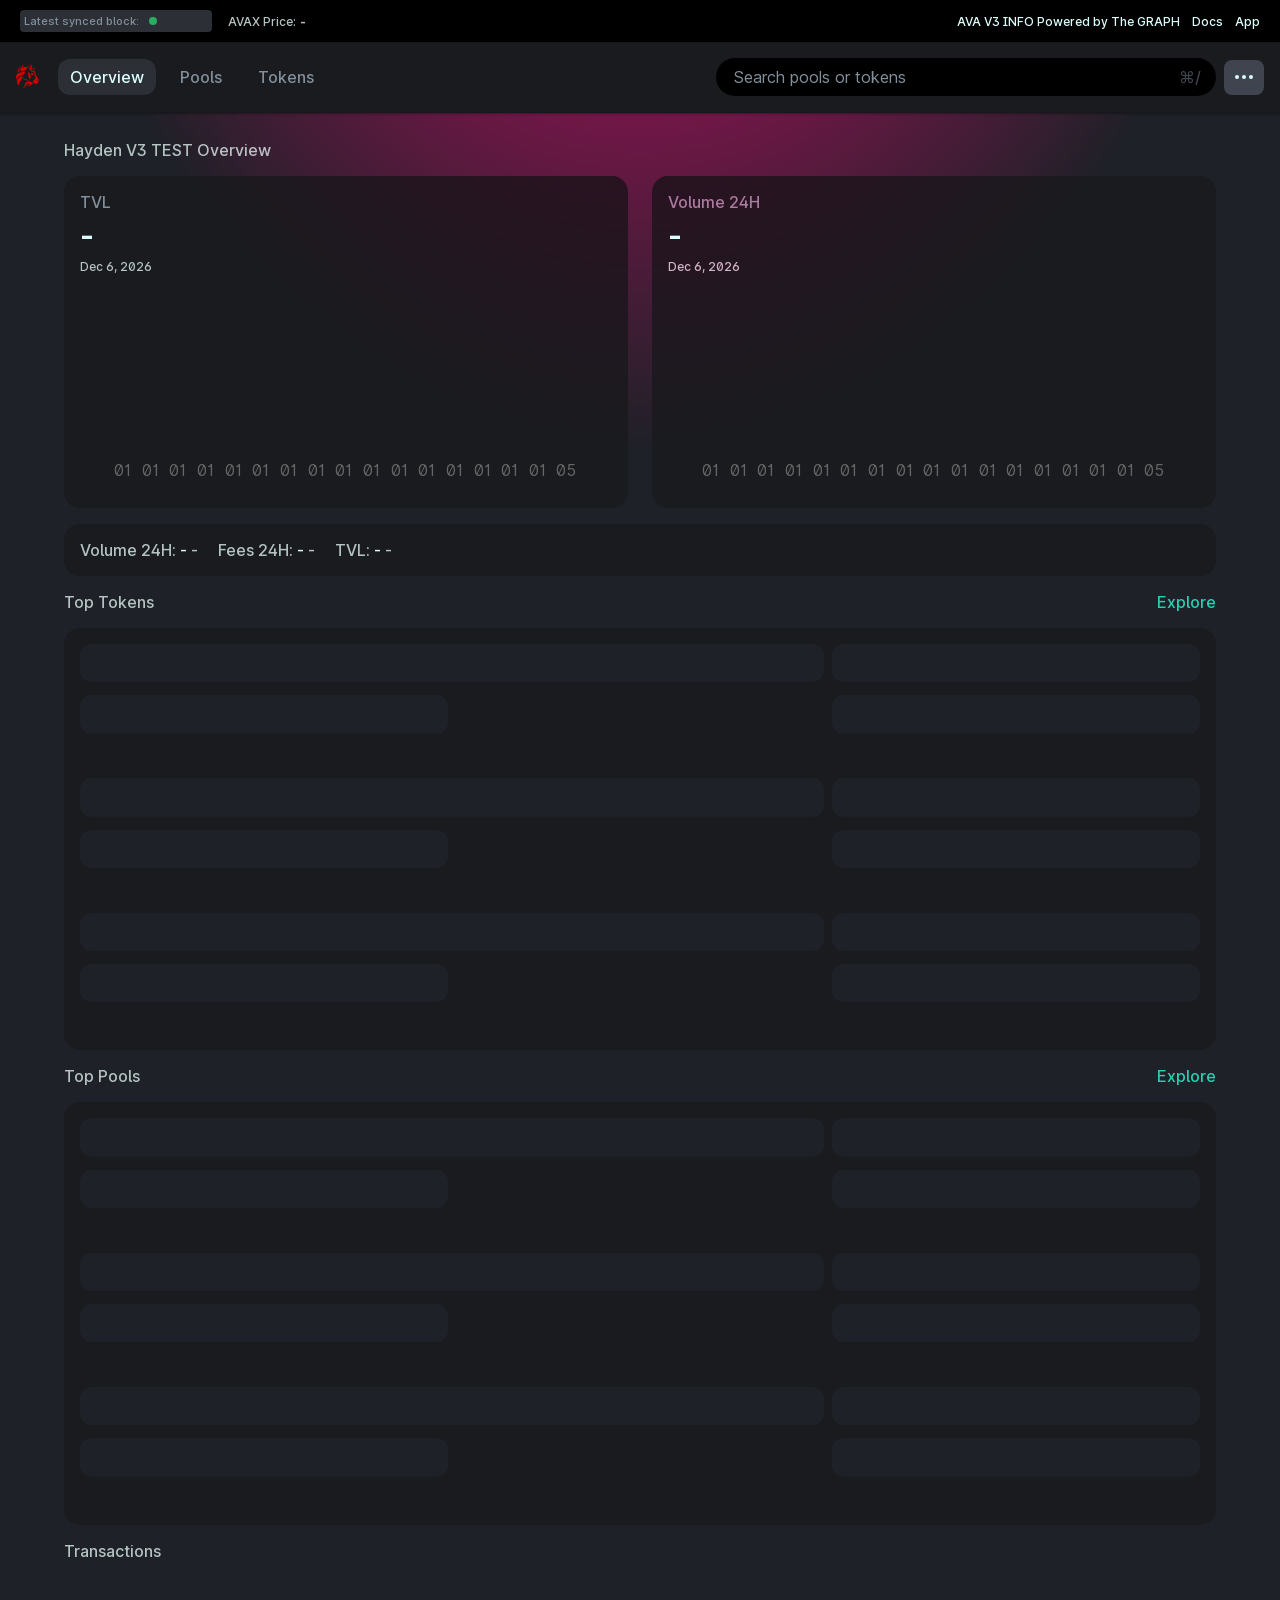
==== commit 4f66dd03: "update" ====
--- a/index.html
+++ b/index.html
@@ -1 +1 @@
-<!doctype html><html lang="en"><head><meta charset="utf-8"/><link rel="shortcut icon" type="image/png" href="./favicon.png"/><link rel="apple-touch-icon" sizes="192x192" href="./images/192x192_App_Icon.png"/><link rel="apple-touch-icon" sizes="512x512" href="./images/512x512_App_Icon.png"/><meta name="viewport" content="width=device-width,initial-scale=1"/><meta name="theme-color" content="#ff007a"/><meta name="fortmatic-site-verification" content="j93LgcVZk79qcgyo"/><link rel="manifest" href="./manifest.json"/><title>V3 INFO</title><link href="./static/css/4.99cf8a2f.chunk.css" rel="stylesheet"></head><body><noscript>You need to enable JavaScript to run this app.</noscript><div id="root"></div><script>!function(e){function r(r){for(var n,u,i=r[0],c=r[1],f=r[2],s=0,p=[];s<i.length;s++)u=i[s],Object.prototype.hasOwnProperty.call(o,u)&&o[u]&&p.push(o[u][0]),o[u]=0;for(n in c)Object.prototype.hasOwnProperty.call(c,n)&&(e[n]=c[n]);for(l&&l(r);p.length;)p.shift()();return a.push.apply(a,f||[]),t()}function t(){for(var e,r=0;r<a.length;r++){for(var t=a[r],n=!0,i=1;i<t.length;i++){var c=t[i];0!==o[c]&&(n=!1)}n&&(a.splice(r--,1),e=u(u.s=t[0]))}return e}var n={},o={3:0},a=[];function u(r){if(n[r])return n[r].exports;var t=n[r]={i:r,l:!1,exports:{}};return e[r].call(t.exports,t,t.exports,u),t.l=!0,t.exports}u.e=function(e){var r=[],t=o[e];if(0!==t)if(t)r.push(t[2]);else{var n=new Promise((function(r,n){t=o[e]=[r,n]}));r.push(t[2]=n);var a,i=document.createElement("script");i.charset="utf-8",i.timeout=120,u.nc&&i.setAttribute("nonce",u.nc),i.src=function(e){return u.p+"static/js/"+({}[e]||e)+"."+{0:"7767406a",1:"4ac336ea",5:"f58a6c43",6:"27e1a9d0",7:"ba66fc88",8:"108058b7",9:"56cd4624"}[e]+".chunk.js"}(e);var c=new Error;a=function(r){i.onerror=i.onload=null,clearTimeout(f);var t=o[e];if(0!==t){if(t){var n=r&&("load"===r.type?"missing":r.type),a=r&&r.target&&r.target.src;c.message="Loading chunk "+e+" failed.\n("+n+": "+a+")",c.name="ChunkLoadError",c.type=n,c.request=a,t[1](c)}o[e]=void 0}};var f=setTimeout((function(){a({type:"timeout",target:i})}),12e4);i.onerror=i.onload=a,document.head.appendChild(i)}return Promise.all(r)},u.m=e,u.c=n,u.d=function(e,r,t){u.o(e,r)||Object.defineProperty(e,r,{enumerable:!0,get:t})},u.r=function(e){"undefined"!=typeof Symbol&&Symbol.toStringTag&&Object.defineProperty(e,Symbol.toStringTag,{value:"Module"}),Object.defineProperty(e,"__esModule",{value:!0})},u.t=function(e,r){if(1&r&&(e=u(e)),8&r)return e;if(4&r&&"object"==typeof e&&e&&e.__esModule)return e;var t=Object.create(null);if(u.r(t),Object.defineProperty(t,"default",{enumerable:!0,value:e}),2&r&&"string"!=typeof e)for(var n in e)u.d(t,n,function(r){return e[r]}.bind(null,n));return t},u.n=function(e){var r=e&&e.__esModule?function(){return e.default}:function(){return e};return u.d(r,"a",r),r},u.o=function(e,r){return Object.prototype.hasOwnProperty.call(e,r)},u.p="./",u.oe=function(e){throw console.error(e),e};var i=this["webpackJsonp@uniswap/interface"]=this["webpackJsonp@uniswap/interface"]||[],c=i.push.bind(i);i.push=r,i=i.slice();for(var f=0;f<i.length;f++)r(i[f]);var l=c;t()}([])</script><script src="./static/js/4.85893cfc.chunk.js"></script><script src="./static/js/main.bc4cc121.chunk.js"></script></body></html>+<!doctype html><html lang="en"><head><meta charset="utf-8"/><link rel="shortcut icon" type="image/png" href="./favicon.png"/><link rel="apple-touch-icon" sizes="192x192" href="./images/192x192_App_Icon.png"/><link rel="apple-touch-icon" sizes="512x512" href="./images/512x512_App_Icon.png"/><meta name="viewport" content="width=device-width,initial-scale=1"/><meta name="theme-color" content="#ff007a"/><meta name="fortmatic-site-verification" content="j93LgcVZk79qcgyo"/><link rel="manifest" href="./manifest.json"/><title>AVA V3 INFO TEST 4.5.1</title><link href="./static/css/4.99cf8a2f.chunk.css" rel="stylesheet"></head><body><noscript>You need to enable JavaScript to run this app.</noscript><div id="root"></div><script>!function(e){function r(r){for(var n,u,i=r[0],c=r[1],f=r[2],s=0,p=[];s<i.length;s++)u=i[s],Object.prototype.hasOwnProperty.call(o,u)&&o[u]&&p.push(o[u][0]),o[u]=0;for(n in c)Object.prototype.hasOwnProperty.call(c,n)&&(e[n]=c[n]);for(l&&l(r);p.length;)p.shift()();return a.push.apply(a,f||[]),t()}function t(){for(var e,r=0;r<a.length;r++){for(var t=a[r],n=!0,i=1;i<t.length;i++){var c=t[i];0!==o[c]&&(n=!1)}n&&(a.splice(r--,1),e=u(u.s=t[0]))}return e}var n={},o={3:0},a=[];function u(r){if(n[r])return n[r].exports;var t=n[r]={i:r,l:!1,exports:{}};return e[r].call(t.exports,t,t.exports,u),t.l=!0,t.exports}u.e=function(e){var r=[],t=o[e];if(0!==t)if(t)r.push(t[2]);else{var n=new Promise((function(r,n){t=o[e]=[r,n]}));r.push(t[2]=n);var a,i=document.createElement("script");i.charset="utf-8",i.timeout=120,u.nc&&i.setAttribute("nonce",u.nc),i.src=function(e){return u.p+"static/js/"+({}[e]||e)+"."+{0:"7767406a",1:"4ac336ea",5:"8379e820",6:"edeacec3",7:"ba66fc88",8:"108058b7",9:"56cd4624"}[e]+".chunk.js"}(e);var c=new Error;a=function(r){i.onerror=i.onload=null,clearTimeout(f);var t=o[e];if(0!==t){if(t){var n=r&&("load"===r.type?"missing":r.type),a=r&&r.target&&r.target.src;c.message="Loading chunk "+e+" failed.\n("+n+": "+a+")",c.name="ChunkLoadError",c.type=n,c.request=a,t[1](c)}o[e]=void 0}};var f=setTimeout((function(){a({type:"timeout",target:i})}),12e4);i.onerror=i.onload=a,document.head.appendChild(i)}return Promise.all(r)},u.m=e,u.c=n,u.d=function(e,r,t){u.o(e,r)||Object.defineProperty(e,r,{enumerable:!0,get:t})},u.r=function(e){"undefined"!=typeof Symbol&&Symbol.toStringTag&&Object.defineProperty(e,Symbol.toStringTag,{value:"Module"}),Object.defineProperty(e,"__esModule",{value:!0})},u.t=function(e,r){if(1&r&&(e=u(e)),8&r)return e;if(4&r&&"object"==typeof e&&e&&e.__esModule)return e;var t=Object.create(null);if(u.r(t),Object.defineProperty(t,"default",{enumerable:!0,value:e}),2&r&&"string"!=typeof e)for(var n in e)u.d(t,n,function(r){return e[r]}.bind(null,n));return t},u.n=function(e){var r=e&&e.__esModule?function(){return e.default}:function(){return e};return u.d(r,"a",r),r},u.o=function(e,r){return Object.prototype.hasOwnProperty.call(e,r)},u.p="./",u.oe=function(e){throw console.error(e),e};var i=this["webpackJsonp@uniswap/interface"]=this["webpackJsonp@uniswap/interface"]||[],c=i.push.bind(i);i.push=r,i=i.slice();for(var f=0;f<i.length;f++)r(i[f]);var l=c;t()}([])</script><script src="./static/js/4.db99f67f.chunk.js"></script><script src="./static/js/main.e48d473e.chunk.js"></script></body></html>
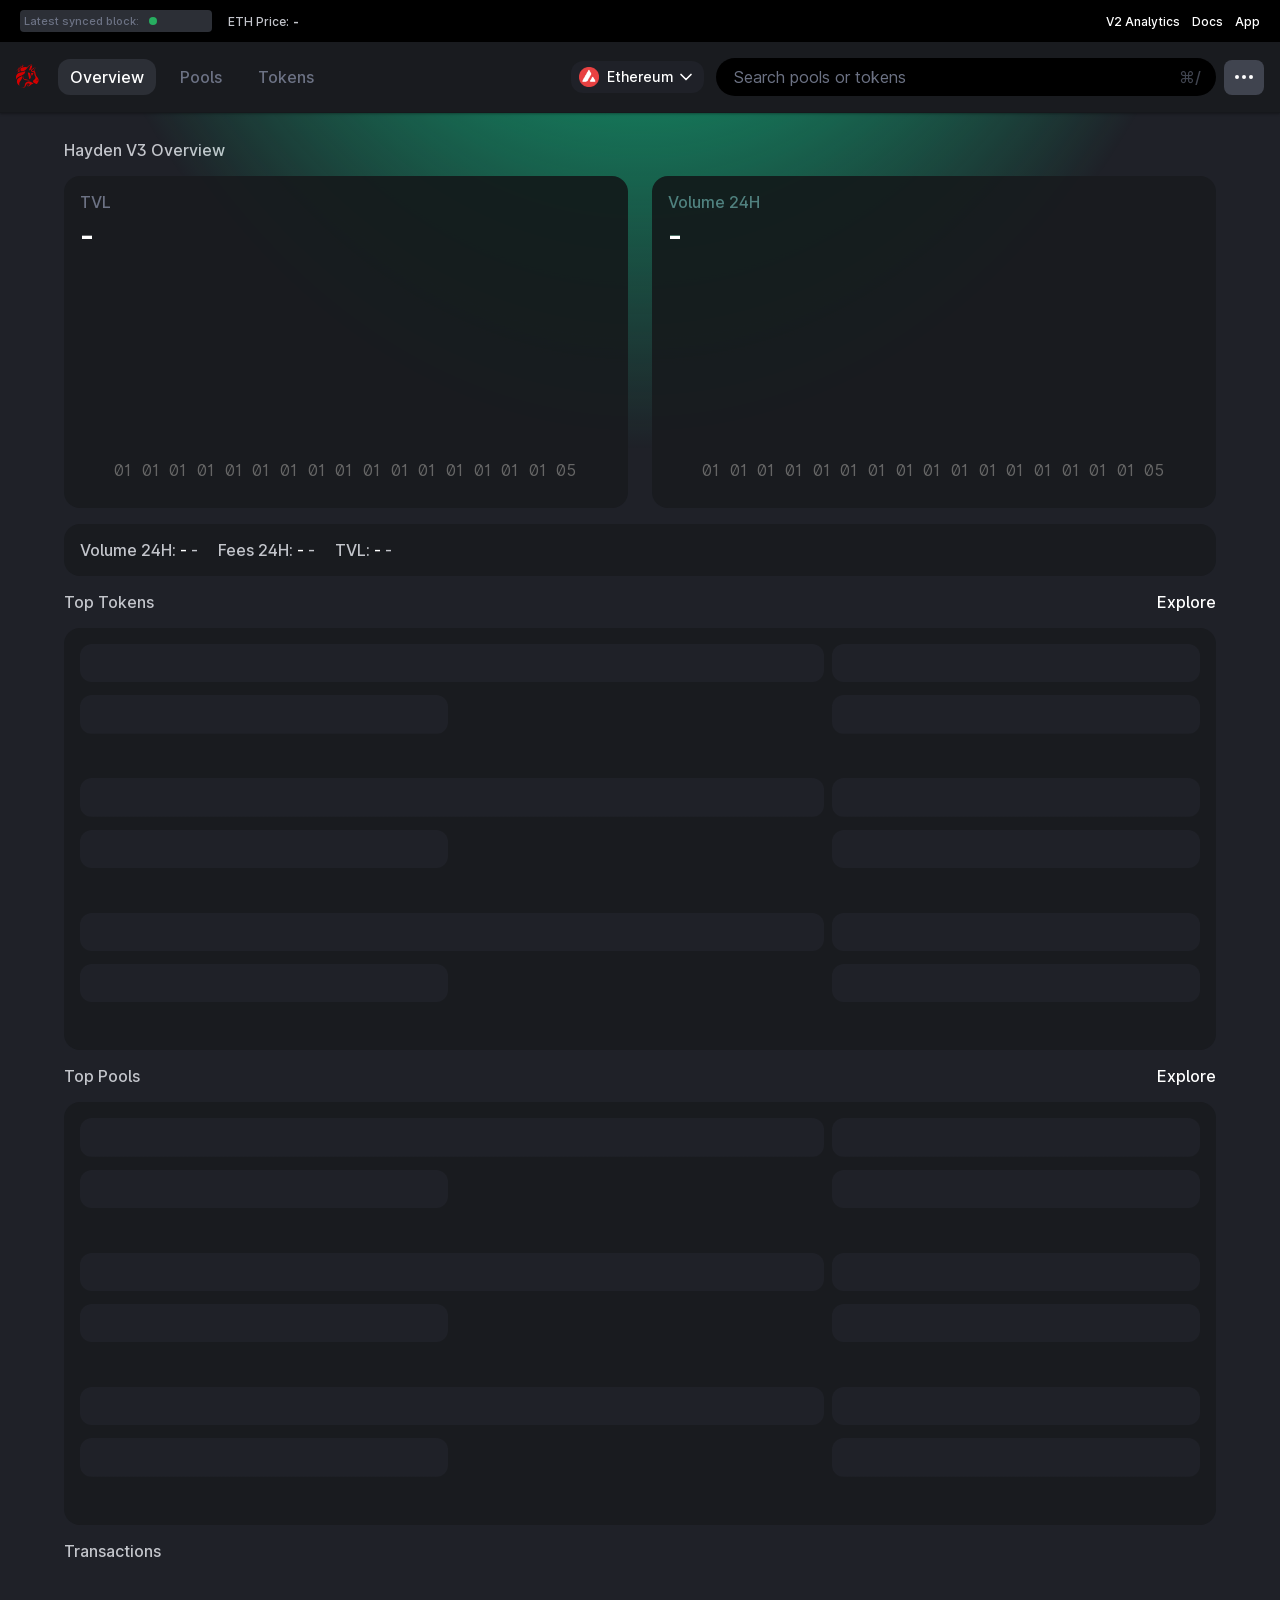
==== commit dc226c2b: "test test" ====
--- a/index.html
+++ b/index.html
@@ -1 +1 @@
-<!doctype html><html lang="en"><head><meta charset="utf-8"/><link rel="shortcut icon" type="image/png" href="./favicon.png"/><link rel="apple-touch-icon" sizes="192x192" href="./images/192x192_App_Icon.png"/><link rel="apple-touch-icon" sizes="512x512" href="./images/512x512_App_Icon.png"/><meta name="viewport" content="width=device-width,initial-scale=1"/><meta name="theme-color" content="#ff007a"/><meta name="fortmatic-site-verification" content="j93LgcVZk79qcgyo"/><link rel="manifest" href="./manifest.json"/><title>AVA V3 INFO TEST 4.5.1</title><link href="./static/css/4.99cf8a2f.chunk.css" rel="stylesheet"></head><body><noscript>You need to enable JavaScript to run this app.</noscript><div id="root"></div><script>!function(e){function r(r){for(var n,u,i=r[0],c=r[1],f=r[2],s=0,p=[];s<i.length;s++)u=i[s],Object.prototype.hasOwnProperty.call(o,u)&&o[u]&&p.push(o[u][0]),o[u]=0;for(n in c)Object.prototype.hasOwnProperty.call(c,n)&&(e[n]=c[n]);for(l&&l(r);p.length;)p.shift()();return a.push.apply(a,f||[]),t()}function t(){for(var e,r=0;r<a.length;r++){for(var t=a[r],n=!0,i=1;i<t.length;i++){var c=t[i];0!==o[c]&&(n=!1)}n&&(a.splice(r--,1),e=u(u.s=t[0]))}return e}var n={},o={3:0},a=[];function u(r){if(n[r])return n[r].exports;var t=n[r]={i:r,l:!1,exports:{}};return e[r].call(t.exports,t,t.exports,u),t.l=!0,t.exports}u.e=function(e){var r=[],t=o[e];if(0!==t)if(t)r.push(t[2]);else{var n=new Promise((function(r,n){t=o[e]=[r,n]}));r.push(t[2]=n);var a,i=document.createElement("script");i.charset="utf-8",i.timeout=120,u.nc&&i.setAttribute("nonce",u.nc),i.src=function(e){return u.p+"static/js/"+({}[e]||e)+"."+{0:"7767406a",1:"4ac336ea",5:"8379e820",6:"edeacec3",7:"ba66fc88",8:"108058b7",9:"56cd4624"}[e]+".chunk.js"}(e);var c=new Error;a=function(r){i.onerror=i.onload=null,clearTimeout(f);var t=o[e];if(0!==t){if(t){var n=r&&("load"===r.type?"missing":r.type),a=r&&r.target&&r.target.src;c.message="Loading chunk "+e+" failed.\n("+n+": "+a+")",c.name="ChunkLoadError",c.type=n,c.request=a,t[1](c)}o[e]=void 0}};var f=setTimeout((function(){a({type:"timeout",target:i})}),12e4);i.onerror=i.onload=a,document.head.appendChild(i)}return Promise.all(r)},u.m=e,u.c=n,u.d=function(e,r,t){u.o(e,r)||Object.defineProperty(e,r,{enumerable:!0,get:t})},u.r=function(e){"undefined"!=typeof Symbol&&Symbol.toStringTag&&Object.defineProperty(e,Symbol.toStringTag,{value:"Module"}),Object.defineProperty(e,"__esModule",{value:!0})},u.t=function(e,r){if(1&r&&(e=u(e)),8&r)return e;if(4&r&&"object"==typeof e&&e&&e.__esModule)return e;var t=Object.create(null);if(u.r(t),Object.defineProperty(t,"default",{enumerable:!0,value:e}),2&r&&"string"!=typeof e)for(var n in e)u.d(t,n,function(r){return e[r]}.bind(null,n));return t},u.n=function(e){var r=e&&e.__esModule?function(){return e.default}:function(){return e};return u.d(r,"a",r),r},u.o=function(e,r){return Object.prototype.hasOwnProperty.call(e,r)},u.p="./",u.oe=function(e){throw console.error(e),e};var i=this["webpackJsonp@uniswap/interface"]=this["webpackJsonp@uniswap/interface"]||[],c=i.push.bind(i);i.push=r,i=i.slice();for(var f=0;f<i.length;f++)r(i[f]);var l=c;t()}([])</script><script src="./static/js/4.db99f67f.chunk.js"></script><script src="./static/js/main.e48d473e.chunk.js"></script></body></html>+<!doctype html><html lang="en"><head><meta charset="utf-8"/><link rel="shortcut icon" type="image/png" href="./favicon.png"/><link rel="apple-touch-icon" sizes="192x192" href="./images/192x192_App_Icon.png"/><link rel="apple-touch-icon" sizes="512x512" href="./images/512x512_App_Icon.png"/><meta name="viewport" content="width=device-width,initial-scale=1"/><meta name="theme-color" content="#ff007a"/><meta name="fortmatic-site-verification" content="j93LgcVZk79qcgyo"/><link rel="manifest" href="./manifest.json"/><title>Uniswap Info</title><link href="./static/css/4.99cf8a2f.chunk.css" rel="stylesheet"></head><body><noscript>You need to enable JavaScript to run this app.</noscript><div id="root"></div><script>!function(e){function r(r){for(var n,a,i=r[0],c=r[1],f=r[2],s=0,p=[];s<i.length;s++)a=i[s],Object.prototype.hasOwnProperty.call(o,a)&&o[a]&&p.push(o[a][0]),o[a]=0;for(n in c)Object.prototype.hasOwnProperty.call(c,n)&&(e[n]=c[n]);for(l&&l(r);p.length;)p.shift()();return u.push.apply(u,f||[]),t()}function t(){for(var e,r=0;r<u.length;r++){for(var t=u[r],n=!0,i=1;i<t.length;i++){var c=t[i];0!==o[c]&&(n=!1)}n&&(u.splice(r--,1),e=a(a.s=t[0]))}return e}var n={},o={3:0},u=[];function a(r){if(n[r])return n[r].exports;var t=n[r]={i:r,l:!1,exports:{}};return e[r].call(t.exports,t,t.exports,a),t.l=!0,t.exports}a.e=function(e){var r=[],t=o[e];if(0!==t)if(t)r.push(t[2]);else{var n=new Promise((function(r,n){t=o[e]=[r,n]}));r.push(t[2]=n);var u,i=document.createElement("script");i.charset="utf-8",i.timeout=120,a.nc&&i.setAttribute("nonce",a.nc),i.src=function(e){return a.p+"static/js/"+({}[e]||e)+"."+{0:"66c3ac57",1:"fddfce1d",5:"b9612b81",6:"1b105424",7:"dc6148c9",8:"9d89ac1e",9:"a08f289d"}[e]+".chunk.js"}(e);var c=new Error;u=function(r){i.onerror=i.onload=null,clearTimeout(f);var t=o[e];if(0!==t){if(t){var n=r&&("load"===r.type?"missing":r.type),u=r&&r.target&&r.target.src;c.message="Loading chunk "+e+" failed.\n("+n+": "+u+")",c.name="ChunkLoadError",c.type=n,c.request=u,t[1](c)}o[e]=void 0}};var f=setTimeout((function(){u({type:"timeout",target:i})}),12e4);i.onerror=i.onload=u,document.head.appendChild(i)}return Promise.all(r)},a.m=e,a.c=n,a.d=function(e,r,t){a.o(e,r)||Object.defineProperty(e,r,{enumerable:!0,get:t})},a.r=function(e){"undefined"!=typeof Symbol&&Symbol.toStringTag&&Object.defineProperty(e,Symbol.toStringTag,{value:"Module"}),Object.defineProperty(e,"__esModule",{value:!0})},a.t=function(e,r){if(1&r&&(e=a(e)),8&r)return e;if(4&r&&"object"==typeof e&&e&&e.__esModule)return e;var t=Object.create(null);if(a.r(t),Object.defineProperty(t,"default",{enumerable:!0,value:e}),2&r&&"string"!=typeof e)for(var n in e)a.d(t,n,function(r){return e[r]}.bind(null,n));return t},a.n=function(e){var r=e&&e.__esModule?function(){return e.default}:function(){return e};return a.d(r,"a",r),r},a.o=function(e,r){return Object.prototype.hasOwnProperty.call(e,r)},a.p="./",a.oe=function(e){throw console.error(e),e};var i=this["webpackJsonp@uniswap/interface"]=this["webpackJsonp@uniswap/interface"]||[],c=i.push.bind(i);i.push=r,i=i.slice();for(var f=0;f<i.length;f++)r(i[f]);var l=c;t()}([])</script><script src="./static/js/4.fc678a76.chunk.js"></script><script src="./static/js/main.5305d1a7.chunk.js"></script></body></html>
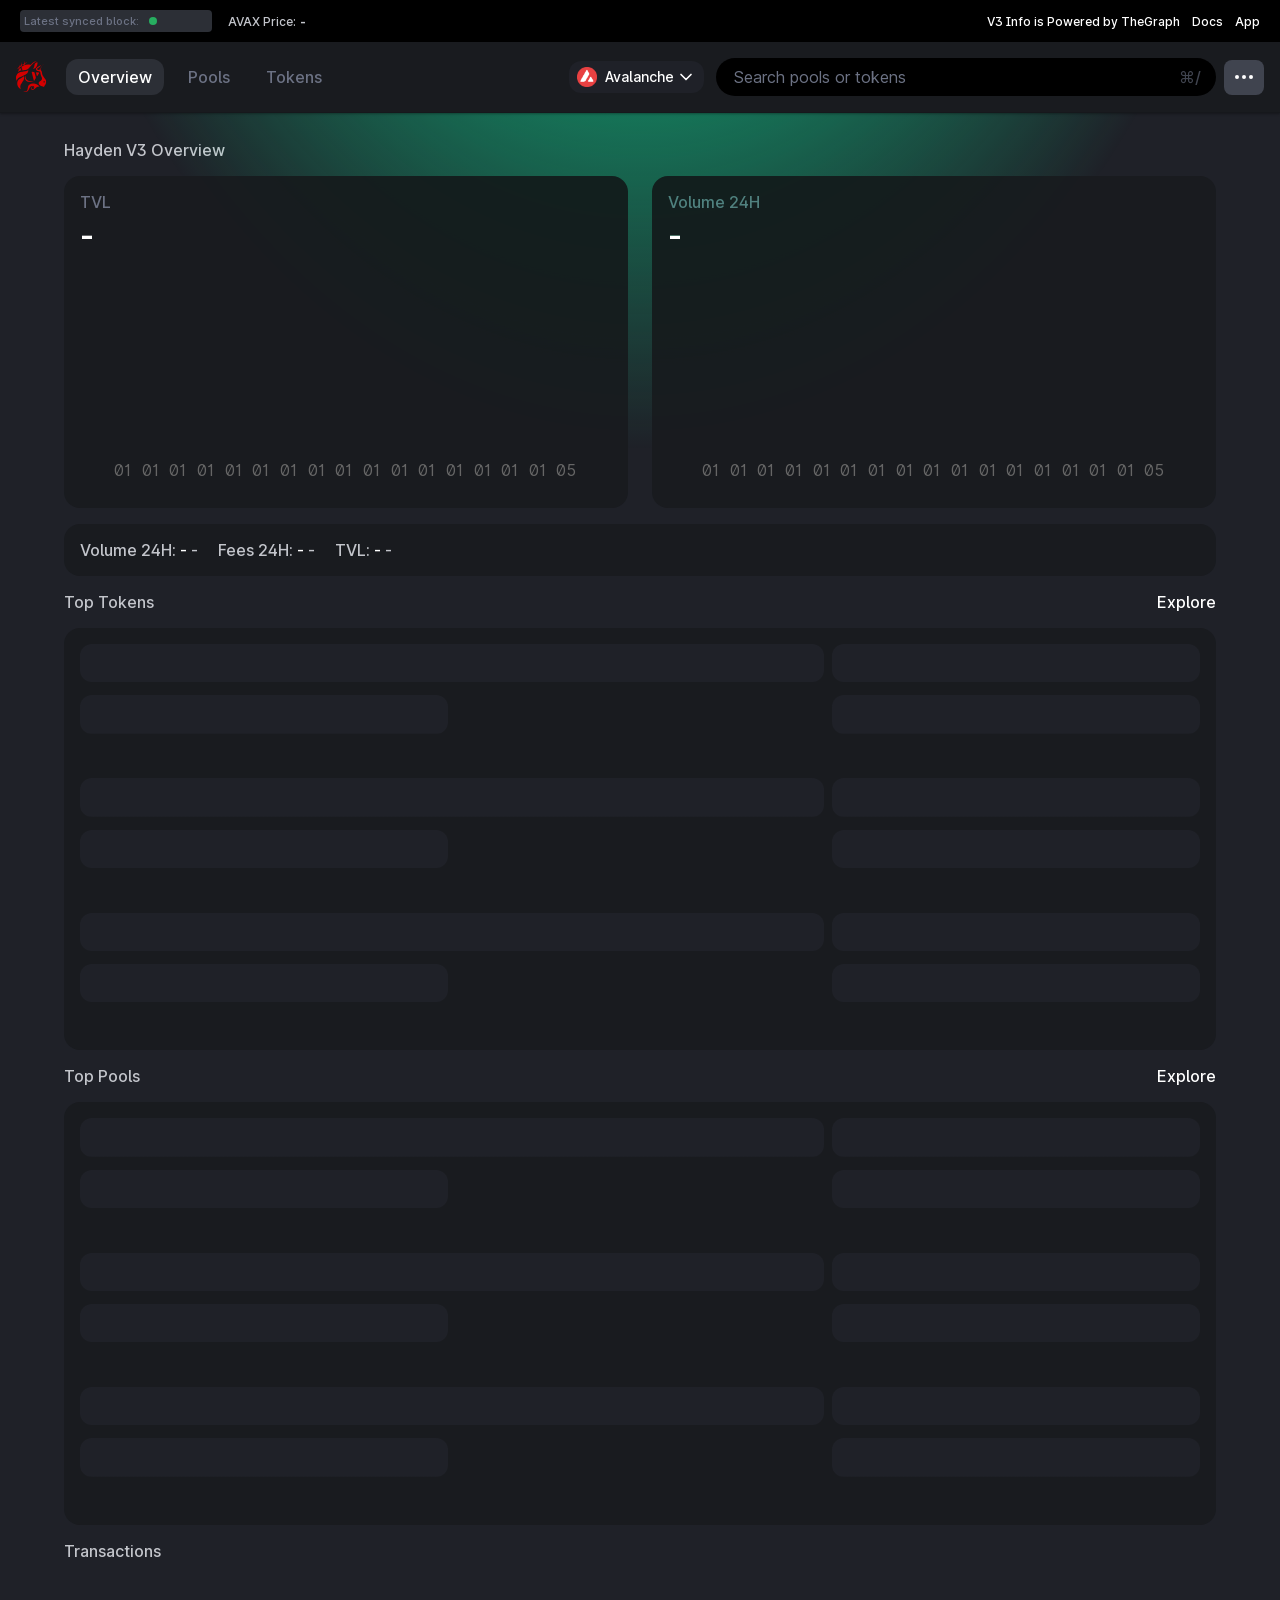
==== commit 3998b212: "up" ====
--- a/index.html
+++ b/index.html
@@ -1 +1 @@
-<!doctype html><html lang="en"><head><meta charset="utf-8"/><link rel="shortcut icon" type="image/png" href="./favicon.png"/><link rel="apple-touch-icon" sizes="192x192" href="./images/192x192_App_Icon.png"/><link rel="apple-touch-icon" sizes="512x512" href="./images/512x512_App_Icon.png"/><meta name="viewport" content="width=device-width,initial-scale=1"/><meta name="theme-color" content="#ff007a"/><meta name="fortmatic-site-verification" content="j93LgcVZk79qcgyo"/><link rel="manifest" href="./manifest.json"/><title>Uniswap Info</title><link href="./static/css/4.99cf8a2f.chunk.css" rel="stylesheet"></head><body><noscript>You need to enable JavaScript to run this app.</noscript><div id="root"></div><script>!function(e){function r(r){for(var n,a,i=r[0],c=r[1],f=r[2],s=0,p=[];s<i.length;s++)a=i[s],Object.prototype.hasOwnProperty.call(o,a)&&o[a]&&p.push(o[a][0]),o[a]=0;for(n in c)Object.prototype.hasOwnProperty.call(c,n)&&(e[n]=c[n]);for(l&&l(r);p.length;)p.shift()();return u.push.apply(u,f||[]),t()}function t(){for(var e,r=0;r<u.length;r++){for(var t=u[r],n=!0,i=1;i<t.length;i++){var c=t[i];0!==o[c]&&(n=!1)}n&&(u.splice(r--,1),e=a(a.s=t[0]))}return e}var n={},o={3:0},u=[];function a(r){if(n[r])return n[r].exports;var t=n[r]={i:r,l:!1,exports:{}};return e[r].call(t.exports,t,t.exports,a),t.l=!0,t.exports}a.e=function(e){var r=[],t=o[e];if(0!==t)if(t)r.push(t[2]);else{var n=new Promise((function(r,n){t=o[e]=[r,n]}));r.push(t[2]=n);var u,i=document.createElement("script");i.charset="utf-8",i.timeout=120,a.nc&&i.setAttribute("nonce",a.nc),i.src=function(e){return a.p+"static/js/"+({}[e]||e)+"."+{0:"66c3ac57",1:"fddfce1d",5:"b9612b81",6:"1b105424",7:"dc6148c9",8:"9d89ac1e",9:"a08f289d"}[e]+".chunk.js"}(e);var c=new Error;u=function(r){i.onerror=i.onload=null,clearTimeout(f);var t=o[e];if(0!==t){if(t){var n=r&&("load"===r.type?"missing":r.type),u=r&&r.target&&r.target.src;c.message="Loading chunk "+e+" failed.\n("+n+": "+u+")",c.name="ChunkLoadError",c.type=n,c.request=u,t[1](c)}o[e]=void 0}};var f=setTimeout((function(){u({type:"timeout",target:i})}),12e4);i.onerror=i.onload=u,document.head.appendChild(i)}return Promise.all(r)},a.m=e,a.c=n,a.d=function(e,r,t){a.o(e,r)||Object.defineProperty(e,r,{enumerable:!0,get:t})},a.r=function(e){"undefined"!=typeof Symbol&&Symbol.toStringTag&&Object.defineProperty(e,Symbol.toStringTag,{value:"Module"}),Object.defineProperty(e,"__esModule",{value:!0})},a.t=function(e,r){if(1&r&&(e=a(e)),8&r)return e;if(4&r&&"object"==typeof e&&e&&e.__esModule)return e;var t=Object.create(null);if(a.r(t),Object.defineProperty(t,"default",{enumerable:!0,value:e}),2&r&&"string"!=typeof e)for(var n in e)a.d(t,n,function(r){return e[r]}.bind(null,n));return t},a.n=function(e){var r=e&&e.__esModule?function(){return e.default}:function(){return e};return a.d(r,"a",r),r},a.o=function(e,r){return Object.prototype.hasOwnProperty.call(e,r)},a.p="./",a.oe=function(e){throw console.error(e),e};var i=this["webpackJsonp@uniswap/interface"]=this["webpackJsonp@uniswap/interface"]||[],c=i.push.bind(i);i.push=r,i=i.slice();for(var f=0;f<i.length;f++)r(i[f]);var l=c;t()}([])</script><script src="./static/js/4.fc678a76.chunk.js"></script><script src="./static/js/main.5305d1a7.chunk.js"></script></body></html>+<!doctype html><html lang="en"><head><meta charset="utf-8"/><link rel="shortcut icon" type="image/png" href="./favicon.png"/><link rel="apple-touch-icon" sizes="192x192" href="./images/192x192_App_Icon.png"/><link rel="apple-touch-icon" sizes="512x512" href="./images/512x512_App_Icon.png"/><meta name="viewport" content="width=device-width,initial-scale=1"/><meta name="theme-color" content="#ff007a"/><meta name="fortmatic-site-verification" content="j93LgcVZk79qcgyo"/><link rel="manifest" href="./manifest.json"/><title>Info V3 Avalanche Testing</title><link href="./static/css/4.99cf8a2f.chunk.css" rel="stylesheet"></head><body><noscript>You need to enable JavaScript to run this app.</noscript><div id="root"></div><script>!function(e){function r(r){for(var n,a,i=r[0],c=r[1],f=r[2],s=0,p=[];s<i.length;s++)a=i[s],Object.prototype.hasOwnProperty.call(o,a)&&o[a]&&p.push(o[a][0]),o[a]=0;for(n in c)Object.prototype.hasOwnProperty.call(c,n)&&(e[n]=c[n]);for(l&&l(r);p.length;)p.shift()();return u.push.apply(u,f||[]),t()}function t(){for(var e,r=0;r<u.length;r++){for(var t=u[r],n=!0,i=1;i<t.length;i++){var c=t[i];0!==o[c]&&(n=!1)}n&&(u.splice(r--,1),e=a(a.s=t[0]))}return e}var n={},o={3:0},u=[];function a(r){if(n[r])return n[r].exports;var t=n[r]={i:r,l:!1,exports:{}};return e[r].call(t.exports,t,t.exports,a),t.l=!0,t.exports}a.e=function(e){var r=[],t=o[e];if(0!==t)if(t)r.push(t[2]);else{var n=new Promise((function(r,n){t=o[e]=[r,n]}));r.push(t[2]=n);var u,i=document.createElement("script");i.charset="utf-8",i.timeout=120,a.nc&&i.setAttribute("nonce",a.nc),i.src=function(e){return a.p+"static/js/"+({}[e]||e)+"."+{0:"66c3ac57",1:"fddfce1d",5:"b9612b81",6:"1b105424",7:"dc6148c9",8:"9d89ac1e",9:"a08f289d"}[e]+".chunk.js"}(e);var c=new Error;u=function(r){i.onerror=i.onload=null,clearTimeout(f);var t=o[e];if(0!==t){if(t){var n=r&&("load"===r.type?"missing":r.type),u=r&&r.target&&r.target.src;c.message="Loading chunk "+e+" failed.\n("+n+": "+u+")",c.name="ChunkLoadError",c.type=n,c.request=u,t[1](c)}o[e]=void 0}};var f=setTimeout((function(){u({type:"timeout",target:i})}),12e4);i.onerror=i.onload=u,document.head.appendChild(i)}return Promise.all(r)},a.m=e,a.c=n,a.d=function(e,r,t){a.o(e,r)||Object.defineProperty(e,r,{enumerable:!0,get:t})},a.r=function(e){"undefined"!=typeof Symbol&&Symbol.toStringTag&&Object.defineProperty(e,Symbol.toStringTag,{value:"Module"}),Object.defineProperty(e,"__esModule",{value:!0})},a.t=function(e,r){if(1&r&&(e=a(e)),8&r)return e;if(4&r&&"object"==typeof e&&e&&e.__esModule)return e;var t=Object.create(null);if(a.r(t),Object.defineProperty(t,"default",{enumerable:!0,value:e}),2&r&&"string"!=typeof e)for(var n in e)a.d(t,n,function(r){return e[r]}.bind(null,n));return t},a.n=function(e){var r=e&&e.__esModule?function(){return e.default}:function(){return e};return a.d(r,"a",r),r},a.o=function(e,r){return Object.prototype.hasOwnProperty.call(e,r)},a.p="./",a.oe=function(e){throw console.error(e),e};var i=this["webpackJsonp@uniswap/interface"]=this["webpackJsonp@uniswap/interface"]||[],c=i.push.bind(i);i.push=r,i=i.slice();for(var f=0;f<i.length;f++)r(i[f]);var l=c;t()}([])</script><script src="./static/js/4.fc678a76.chunk.js"></script><script src="./static/js/main.ffea73a0.chunk.js"></script></body></html>
